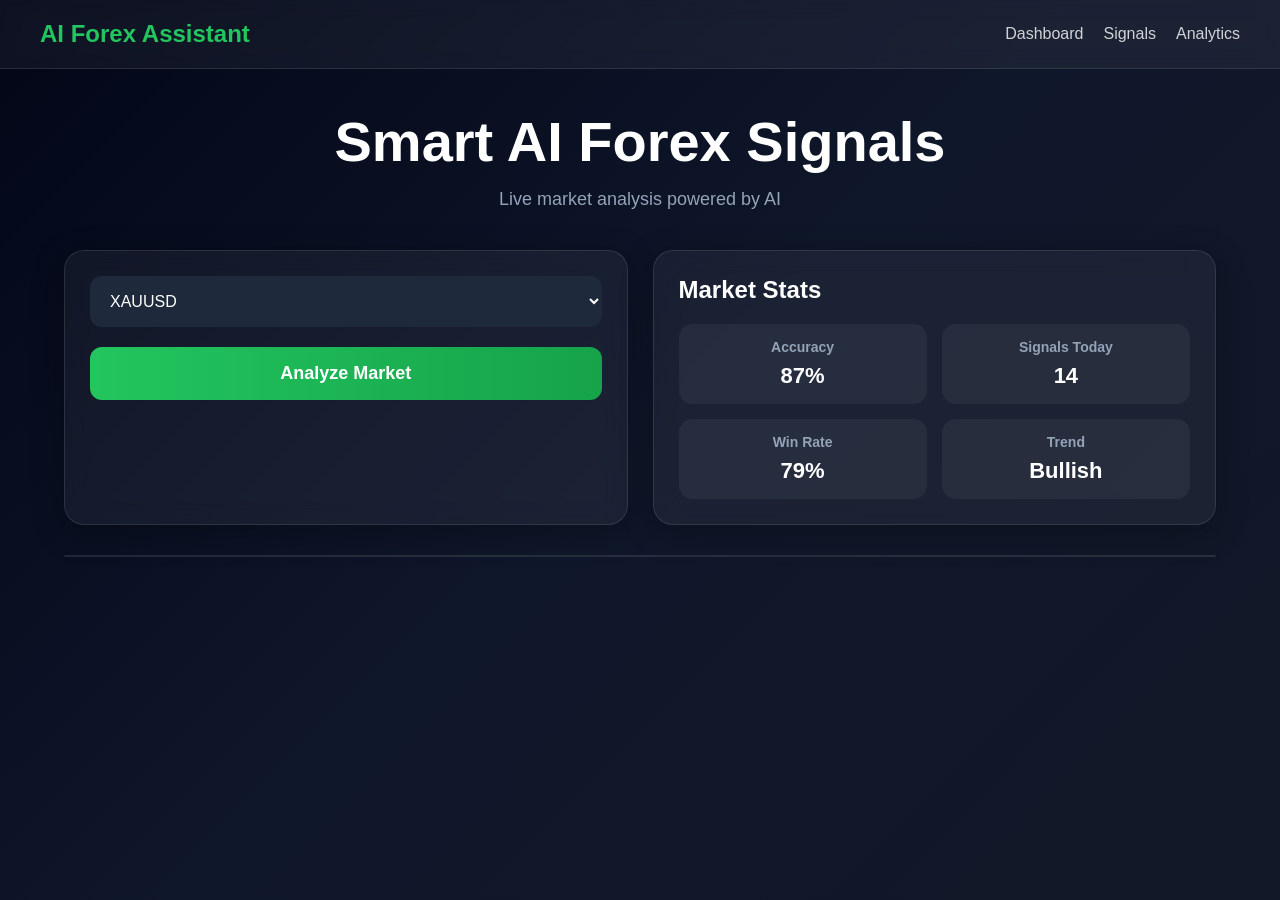
==== templates/index.html @ d0f15fa8 "first deploy" ====
<!DOCTYPE html>
<html lang="en">
<head>
    <meta charset="UTF-8">
    <meta name="viewport"
    content="width=device-width, initial-scale=1.0">

    <title>AI Forex Assistant</title>

    <link rel="stylesheet"
    href="/static/style.css">
</head>

<body>

    <!-- NAVBAR -->

    <div class="navbar">

        <div class="logo">
            AI Forex Assistant
        </div>

        <div class="nav-links">
            <a href="#">Dashboard</a>
            <a href="#">Signals</a>
            <a href="#">Analytics</a>
        </div>

    </div>

    <!-- MAIN -->

    <div class="container">

        <!-- HERO -->

        <div class="hero">

            <h1>
                Smart AI Forex Signals
            </h1>

            <p>
                Live market analysis powered by AI
            </p>

        </div>

        <!-- DASHBOARD -->

        <div class="dashboard">

            <!-- SIGNAL CARD -->

            <div class="card">

                <select id="pair"
                onchange="updateChart()">

                    <option value="OANDA:XAUUSD">
                        XAUUSD
                    </option>

                    <option value="OANDA:EURUSD">
                        EURUSD
                    </option>

                    <option value="OANDA:GBPUSD">
                        GBPUSD
                    </option>

                    <option value="OANDA:USDJPY">
                        USDJPY
                    </option>

                </select>

                <button onclick="getSignal()">
                    Analyze Market
                </button>

                <div id="result"></div>

            </div>

            <!-- STATS CARD -->

            <div class="card">

                <h2>
                    Market Stats
                </h2>

                <div class="stats">

                    <div class="stat-box">
                        <h3>Accuracy</h3>
                        <p>87%</p>
                    </div>

                    <div class="stat-box">
                        <h3>Signals Today</h3>
                        <p>14</p>
                    </div>

                    <div class="stat-box">
                        <h3>Win Rate</h3>
                        <p>79%</p>
                    </div>

                    <div class="stat-box">
                        <h3>Trend</h3>
                        <p>Bullish</p>
                    </div>

                </div>

            </div>

        </div>

        <!-- CHART -->

        <div class="chart-container">

            <div class="tradingview-widget-container">

                <div id="tradingview_chart"></div>

            </div>

        </div>

    </div>

<script src="/static/script.js"></script>

<script src="https://s3.tradingview.com/tv.js"></script>

<script>

function loadChart(symbol){

    new TradingView.widget({

        "width":"100%",
        "height":550,

        "symbol":symbol,

        "interval":"5",

        "timezone":"Africa/Nairobi",

        "theme":"dark",

        "style":"1",

        "locale":"en",

        "toolbar_bg":"#0f172a",

        "enable_publishing":false,

        "allow_symbol_change":true,

        "container_id":"tradingview_chart"
    });
}

loadChart("OANDA:XAUUSD");

function updateChart(){

    let pair =
    document.getElementById("pair").value;

    document.getElementById(
    "tradingview_chart"
    ).innerHTML = "";

    loadChart(pair);
}

</script>

</body>
</html>
---- static/style.css ----
*{
    margin:0;
    padding:0;
    box-sizing:border-box;
}

body{
    font-family:Arial, sans-serif;
    background:
    linear-gradient(
        135deg,
        #020617,
        #0f172a,
        #111827
    );

    color:white;
    min-height:100vh;
}

/* NAVBAR */

.navbar{
    width:100%;
    padding:20px 40px;

    display:flex;
    justify-content:space-between;
    align-items:center;

    background:rgba(255,255,255,0.05);

    backdrop-filter:blur(10px);

    border-bottom:
    1px solid rgba(255,255,255,0.1);
}

.logo{
    font-size:24px;
    font-weight:bold;
    color:#22c55e;
}

.nav-links{
    display:flex;
    gap:20px;
}

.nav-links a{
    color:white;
    text-decoration:none;
    opacity:0.8;
}

.nav-links a:hover{
    opacity:1;
}

/* MAIN CONTAINER */

.container{
    width:90%;
    max-width:1200px;
    margin:auto;
    padding:40px 0;
}

/* HERO */

.hero{
    text-align:center;
    margin-bottom:40px;
}

.hero h1{
    font-size:56px;
    margin-bottom:15px;
}

.hero p{
    color:#94a3b8;
    font-size:18px;
}

/* DASHBOARD GRID */

.dashboard{
    display:grid;
    grid-template-columns:
    repeat(auto-fit,minmax(300px,1fr));

    gap:25px;
}

/* GLASS CARD */

.card{
    background:
    rgba(255,255,255,0.05);

    border:
    1px solid rgba(255,255,255,0.1);

    backdrop-filter:blur(12px);

    border-radius:20px;

    padding:25px;

    box-shadow:
    0 8px 32px rgba(0,0,0,0.3);
}

/* SIGNAL CARD */

.signal{
    font-size:42px;
    font-weight:bold;
    margin-bottom:15px;
}

.buy{
    color:#22c55e;
}

.sell{
    color:#ef4444;
}

.wait{
    color:#facc15;
}

/* PRICE */

.price{
    font-size:34px;
    margin:15px 0;
}

/* EXPLANATION */

.explanation{
    color:#cbd5e1;
    line-height:1.7;
}

/* SELECT */

select{
    width:100%;
    padding:16px;

    border:none;
    border-radius:12px;

    background:#1e293b;
    color:white;

    font-size:16px;

    margin-bottom:20px;
}

/* BUTTON */

button{
    width:100%;

    padding:16px;

    border:none;
    border-radius:12px;

    background:
    linear-gradient(
        90deg,
        #22c55e,
        #16a34a
    );

    color:white;

    font-size:18px;
    font-weight:bold;

    cursor:pointer;

    transition:0.3s;
}

button:hover{
    transform:translateY(-2px);
    opacity:0.95;
}

/* STATS */

.stats{
    display:grid;

    grid-template-columns:
    repeat(2,1fr);

    gap:15px;

    margin-top:20px;
}

.stat-box{
    background:
    rgba(255,255,255,0.05);

    padding:15px;

    border-radius:14px;

    text-align:center;
}

.stat-box h3{
    color:#94a3b8;
    font-size:14px;
    margin-bottom:8px;
}

.stat-box p{
    font-size:22px;
    font-weight:bold;
}

/* CHART */

.chart-container{
    margin-top:30px;

    border-radius:20px;

    overflow:hidden;

    border:
    1px solid rgba(255,255,255,0.1);
}

/* LOADING */

.loading{
    color:#94a3b8;
    text-align:center;
    padding:20px;
}

/* MOBILE */

@media(max-width:768px){

    .hero h1{
        font-size:38px;
    }

    .navbar{
        flex-direction:column;
        gap:15px;
    }

    .stats{
        grid-template-columns:1fr;
    }
}
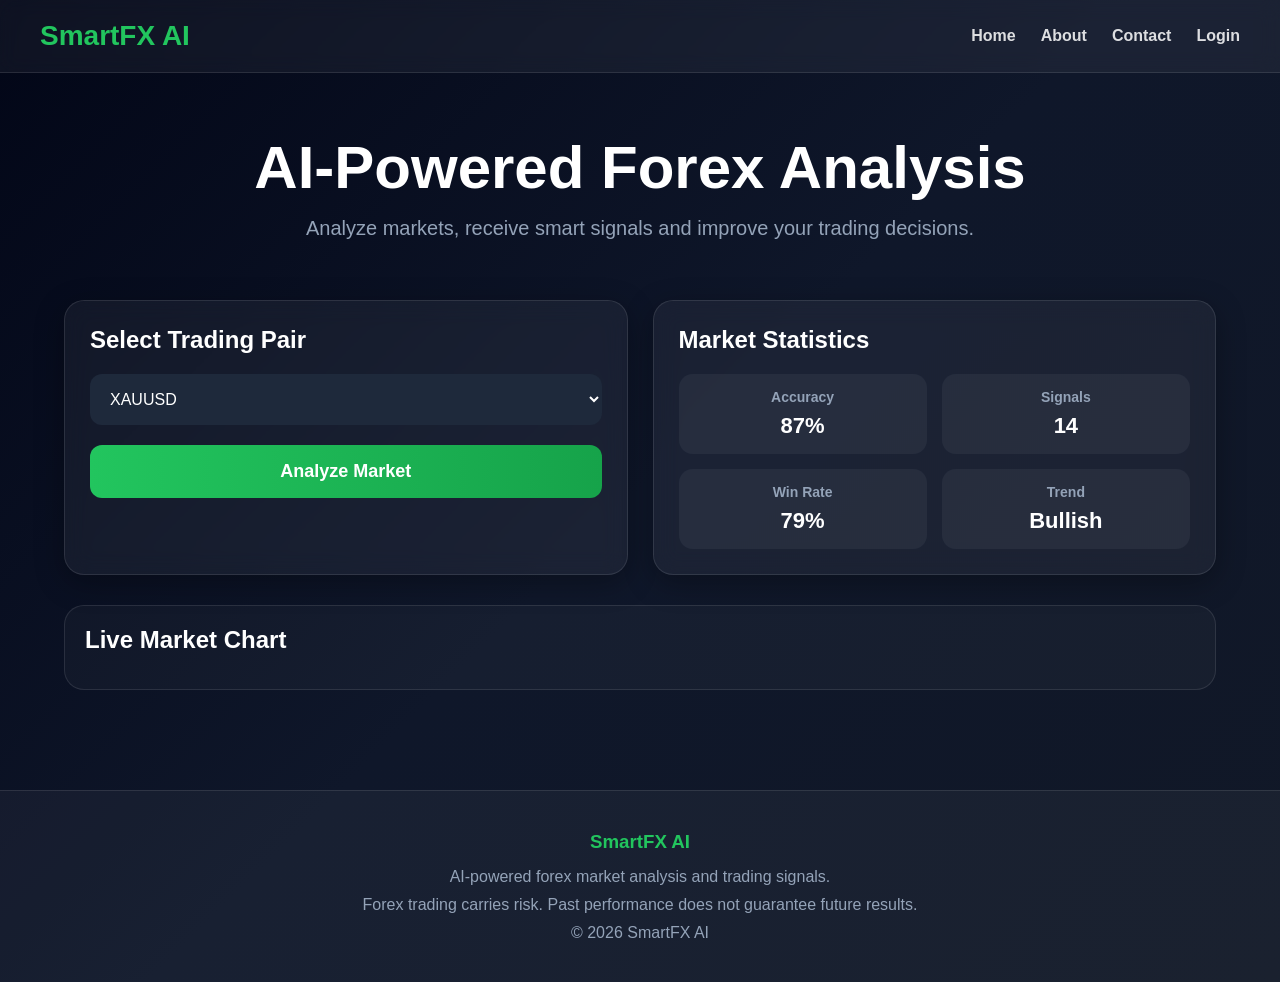
==== commit 26962ab7: "move secrets to environment variables" ====
--- a/templates/index.html
+++ b/templates/index.html
@@ -1,14 +1,18 @@
 <!DOCTYPE html>
 <html lang="en">
+
 <head>
+
     <meta charset="UTF-8">
+
     <meta name="viewport"
     content="width=device-width, initial-scale=1.0">
 
-    <title>AI Forex Assistant</title>
+    <title>SmartFX AI</title>
 
     <link rel="stylesheet"
     href="/static/style.css">
+
 </head>
 
 <body>
@@ -18,42 +22,49 @@
     <div class="navbar">
 
         <div class="logo">
-            AI Forex Assistant
+            SmartFX AI
         </div>
 
         <div class="nav-links">
-            <a href="#">Dashboard</a>
-            <a href="#">Signals</a>
-            <a href="#">Analytics</a>
+
+            <a href="/">Home</a>
+
+            <a href="/about">About</a>
+
+            <a href="/contact">Contact</a>
+
+            <a href="/login">Login</a>
+
         </div>
 
     </div>
 
-    <!-- MAIN -->
+    <!-- HERO -->
+
+    <div class="hero">
+
+        <h1>
+            AI-Powered Forex Analysis
+        </h1>
+
+        <p>
+            Analyze markets, receive smart signals
+            and improve your trading decisions.
+        </p>
+
+    </div>
+
+    <!-- MAIN CONTAINER -->
 
     <div class="container">
 
-        <!-- HERO -->
-
-        <div class="hero">
-
-            <h1>
-                Smart AI Forex Signals
-            </h1>
-
-            <p>
-                Live market analysis powered by AI
-            </p>
-
-        </div>
-
-        <!-- DASHBOARD -->
-
         <div class="dashboard">
 
             <!-- SIGNAL CARD -->
 
             <div class="card">
+
+                <h2>Select Trading Pair</h2>
 
                 <select id="pair"
                 onchange="updateChart()">
@@ -84,34 +95,46 @@
 
             </div>
 
-            <!-- STATS CARD -->
+            <!-- MARKET STATS -->
 
             <div class="card">
 
                 <h2>
-                    Market Stats
+                    Market Statistics
                 </h2>
 
                 <div class="stats">
 
                     <div class="stat-box">
+
                         <h3>Accuracy</h3>
+
                         <p>87%</p>
-                    </div>
-
-                    <div class="stat-box">
-                        <h3>Signals Today</h3>
+
+                    </div>
+
+                    <div class="stat-box">
+
+                        <h3>Signals</h3>
+
                         <p>14</p>
-                    </div>
-
-                    <div class="stat-box">
+
+                    </div>
+
+                    <div class="stat-box">
+
                         <h3>Win Rate</h3>
+
                         <p>79%</p>
-                    </div>
-
-                    <div class="stat-box">
+
+                    </div>
+
+                    <div class="stat-box">
+
                         <h3>Trend</h3>
+
                         <p>Bullish</p>
+
                     </div>
 
                 </div>
@@ -124,6 +147,10 @@
 
         <div class="chart-container">
 
+            <h2>
+                Live Market Chart
+            </h2>
+
             <div class="tradingview-widget-container">
 
                 <div id="tradingview_chart"></div>
@@ -134,6 +161,31 @@
 
     </div>
 
+    <!-- FOOTER -->
+
+    <footer class="footer">
+
+        <h3>
+            SmartFX AI
+        </h3>
+
+        <p>
+            AI-powered forex market analysis
+            and trading signals.
+        </p>
+
+        <p>
+            Forex trading carries risk.
+            Past performance does not guarantee
+            future results.
+        </p>
+
+        <p>
+            © 2026 SmartFX AI
+        </p>
+
+    </footer>
+
 <script src="/static/script.js"></script>
 
 <script src="https://s3.tradingview.com/tv.js"></script>
@@ -145,6 +197,7 @@
     new TradingView.widget({
 
         "width":"100%",
+
         "height":550,
 
         "symbol":symbol,
@@ -166,7 +219,9 @@
         "allow_symbol_change":true,
 
         "container_id":"tradingview_chart"
+
     });
+
 }
 
 loadChart("OANDA:XAUUSD");
@@ -181,9 +236,11 @@
     ).innerHTML = "";
 
     loadChart(pair);
+
 }
 
 </script>
 
 </body>
+
 </html>
--- a/static/style.css
+++ b/static/style.css
@@ -5,7 +5,8 @@
 }
 
 body{
-    font-family:Arial, sans-serif;
+    font-family:Arial,sans-serif;
+
     background:
     linear-gradient(
         135deg,
@@ -15,147 +16,166 @@
     );
 
     color:white;
+
     min-height:100vh;
 }
 
 /* NAVBAR */
 
 .navbar{
+
     width:100%;
+
     padding:20px 40px;
 
     display:flex;
+
     justify-content:space-between;
+
     align-items:center;
 
-    background:rgba(255,255,255,0.05);
+    background:
+    rgba(255,255,255,0.05);
 
     backdrop-filter:blur(10px);
 
     border-bottom:
     1px solid rgba(255,255,255,0.1);
+
+    position:sticky;
+
+    top:0;
+
+    z-index:1000;
 }
 
 .logo{
-    font-size:24px;
+
+    font-size:28px;
+
     font-weight:bold;
+
     color:#22c55e;
 }
 
 .nav-links{
+
     display:flex;
-    gap:20px;
+
+    gap:25px;
 }
 
 .nav-links a{
+
     color:white;
+
     text-decoration:none;
-    opacity:0.8;
+
+    font-weight:600;
+
+    opacity:0.85;
+
+    transition:0.3s;
 }
 
 .nav-links a:hover{
+
+    color:#22c55e;
+
     opacity:1;
 }
 
+/* HERO */
+
+.hero{
+
+    text-align:center;
+
+    padding:60px 20px;
+}
+
+.hero h1{
+
+    font-size:60px;
+
+    margin-bottom:15px;
+}
+
+.hero p{
+
+    font-size:20px;
+
+    color:#94a3b8;
+
+    max-width:700px;
+
+    margin:auto;
+}
+
 /* MAIN CONTAINER */
 
 .container{
+
     width:90%;
+
     max-width:1200px;
+
     margin:auto;
-    padding:40px 0;
-}
-
-/* HERO */
-
-.hero{
-    text-align:center;
-    margin-bottom:40px;
-}
-
-.hero h1{
-    font-size:56px;
-    margin-bottom:15px;
-}
-
-.hero p{
-    color:#94a3b8;
-    font-size:18px;
-}
-
-/* DASHBOARD GRID */
+
+    padding-bottom:40px;
+}
+
+/* DASHBOARD */
 
 .dashboard{
+
     display:grid;
+
     grid-template-columns:
-    repeat(auto-fit,minmax(300px,1fr));
+    repeat(auto-fit,minmax(320px,1fr));
 
     gap:25px;
 }
 
-/* GLASS CARD */
+/* CARD */
 
 .card{
+
     background:
     rgba(255,255,255,0.05);
 
     border:
     1px solid rgba(255,255,255,0.1);
 
+    border-radius:20px;
+
     backdrop-filter:blur(12px);
 
-    border-radius:20px;
-
     padding:25px;
 
     box-shadow:
-    0 8px 32px rgba(0,0,0,0.3);
-}
-
-/* SIGNAL CARD */
-
-.signal{
-    font-size:42px;
-    font-weight:bold;
-    margin-bottom:15px;
-}
-
-.buy{
-    color:#22c55e;
-}
-
-.sell{
-    color:#ef4444;
-}
-
-.wait{
-    color:#facc15;
-}
-
-/* PRICE */
-
-.price{
-    font-size:34px;
-    margin:15px 0;
-}
-
-/* EXPLANATION */
-
-.explanation{
-    color:#cbd5e1;
-    line-height:1.7;
+    0 8px 30px rgba(0,0,0,0.3);
+}
+
+.card h2{
+
+    margin-bottom:20px;
 }
 
 /* SELECT */
 
 select{
+
     width:100%;
+
     padding:16px;
 
     border:none;
+
     border-radius:12px;
 
     background:#1e293b;
+
     color:white;
 
     font-size:16px;
@@ -166,11 +186,13 @@
 /* BUTTON */
 
 button{
+
     width:100%;
 
     padding:16px;
 
     border:none;
+
     border-radius:12px;
 
     background:
@@ -183,6 +205,7 @@
     color:white;
 
     font-size:18px;
+
     font-weight:bold;
 
     cursor:pointer;
@@ -191,24 +214,63 @@
 }
 
 button:hover{
-    transform:translateY(-2px);
+
+    transform:translateY(-3px);
+
     opacity:0.95;
 }
 
+/* SIGNALS */
+
+.signal{
+
+    font-size:42px;
+
+    font-weight:bold;
+
+    margin-top:20px;
+}
+
+.buy{
+    color:#22c55e;
+}
+
+.sell{
+    color:#ef4444;
+}
+
+.wait{
+    color:#facc15;
+}
+
+.price{
+
+    font-size:32px;
+
+    margin:15px 0;
+}
+
+.explanation{
+
+    line-height:1.7;
+
+    color:#cbd5e1;
+}
+
 /* STATS */
 
 .stats{
+
     display:grid;
 
     grid-template-columns:
     repeat(2,1fr);
 
     gap:15px;
-
-    margin-top:20px;
 }
 
 .stat-box{
+
     background:
     rgba(255,255,255,0.05);
 
@@ -220,51 +282,154 @@
 }
 
 .stat-box h3{
+
     color:#94a3b8;
+
     font-size:14px;
+
     margin-bottom:8px;
 }
 
 .stat-box p{
+
     font-size:22px;
+
     font-weight:bold;
 }
 
 /* CHART */
 
 .chart-container{
+
     margin-top:30px;
 
+    background:
+    rgba(255,255,255,0.03);
+
     border-radius:20px;
 
-    overflow:hidden;
+    padding:20px;
 
     border:
     1px solid rgba(255,255,255,0.1);
 }
 
+.chart-container h2{
+
+    margin-bottom:15px;
+}
+
+/* FOOTER */
+
+.footer{
+
+    margin-top:60px;
+
+    padding:40px 20px;
+
+    text-align:center;
+
+    background:
+    rgba(255,255,255,0.04);
+
+    border-top:
+    1px solid rgba(255,255,255,0.1);
+}
+
+.footer h3{
+
+    margin-bottom:15px;
+
+    color:#22c55e;
+}
+
+.footer p{
+
+    margin-top:10px;
+
+    color:#94a3b8;
+}
+
 /* LOADING */
 
 .loading{
+
+    text-align:center;
+
     color:#94a3b8;
-    text-align:center;
+
     padding:20px;
 }
 
 /* MOBILE */
 
-@media(max-width:768px){
+@media screen and (max-width:768px){
+
+    .navbar{
+
+        flex-direction:column;
+
+        gap:15px;
+
+        padding:20px;
+    }
+
+    .nav-links{
+
+        flex-wrap:wrap;
+
+        justify-content:center;
+
+        gap:15px;
+    }
+
+    .hero{
+
+        padding:40px 20px;
+    }
 
     .hero h1{
+
         font-size:38px;
     }
 
-    .navbar{
-        flex-direction:column;
-        gap:15px;
+    .hero p{
+
+        font-size:16px;
+    }
+
+    .dashboard{
+
+        grid-template-columns:1fr;
     }
 
     .stats{
+
         grid-template-columns:1fr;
     }
+
+    .signal{
+
+        font-size:30px;
+    }
+
+    .price{
+
+        font-size:24px;
+    }
+
+    .container{
+
+        width:95%;
+    }
+
+    button{
+
+        font-size:16px;
+    }
+
+    iframe{
+
+        height:400px !important;
+    }
 }
